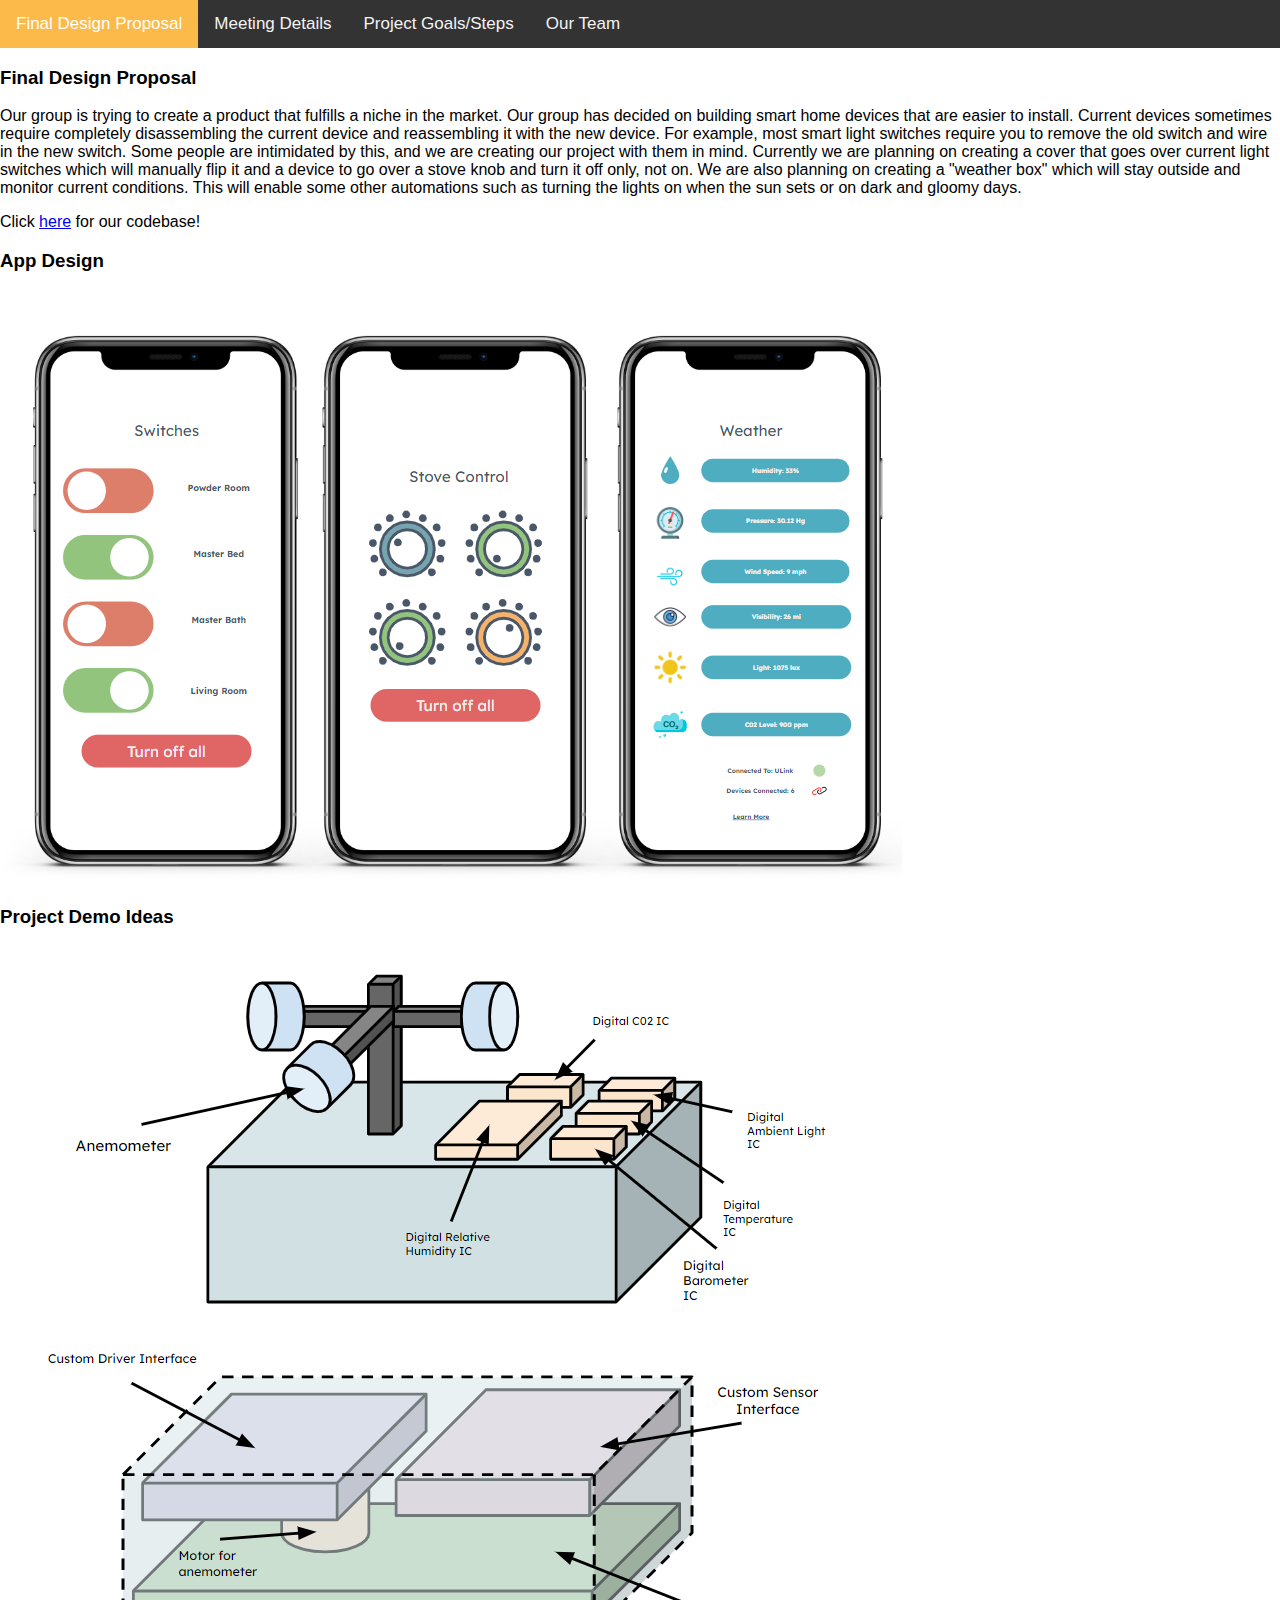
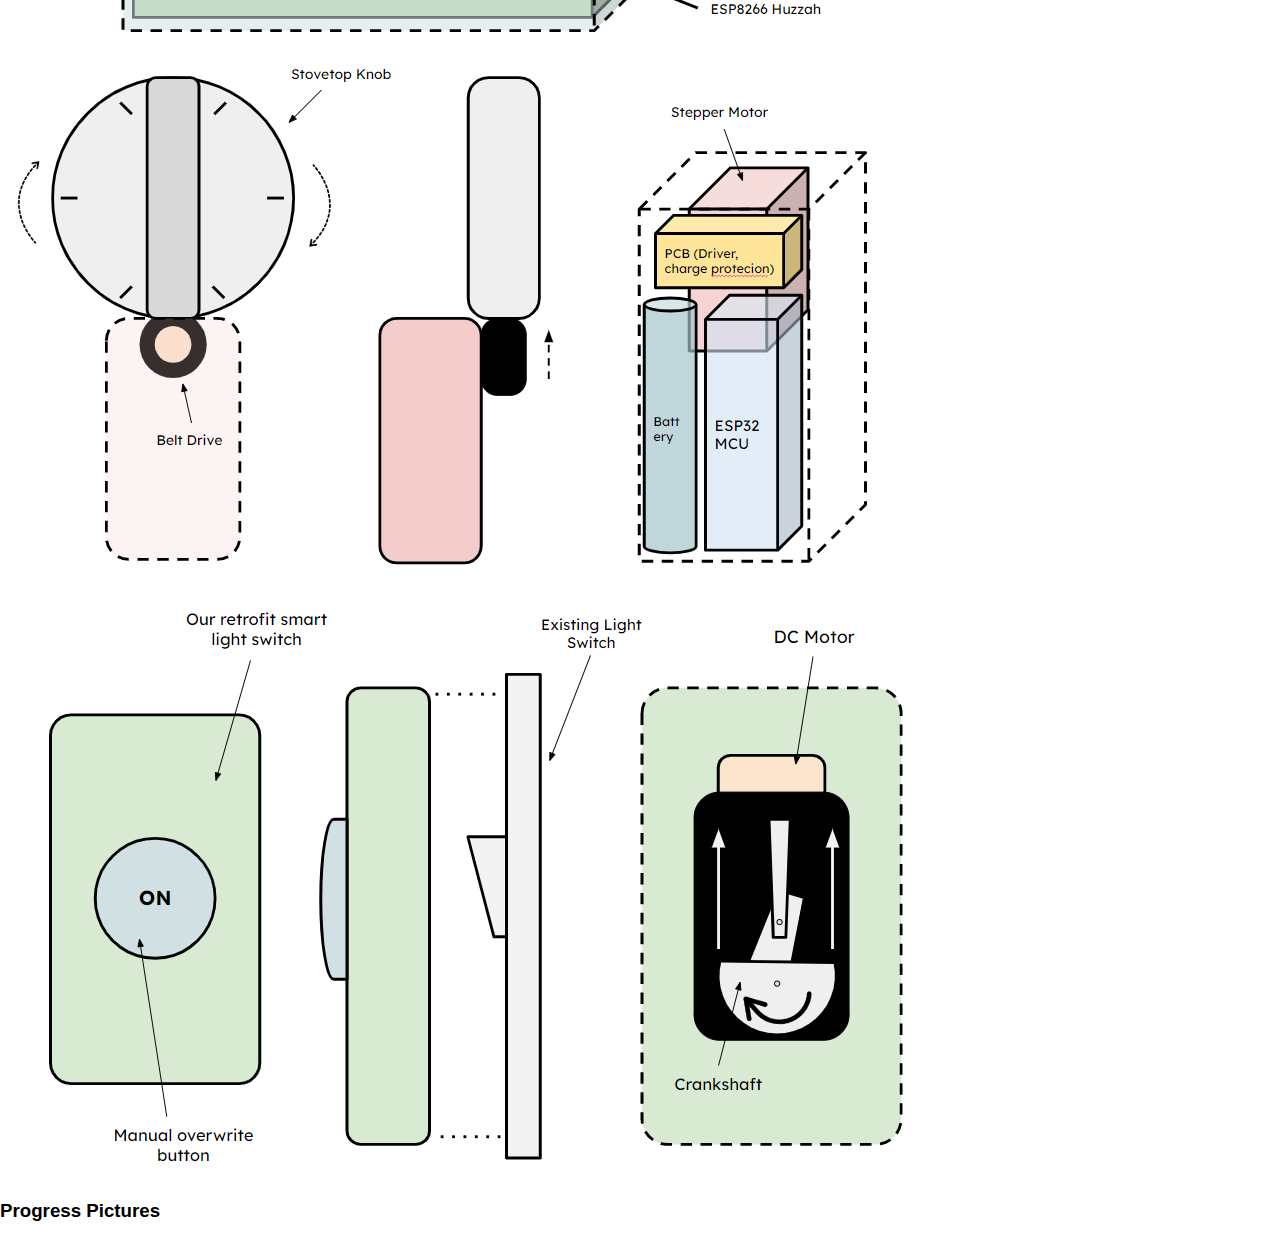
==== index.html @ 1352b6c8 "Updated index.html" ====
<!DOCTYPE html>
<html lang="en">
<head>
    <meta charset="UTF-8">
    <meta http-equiv="X-UA-Compatible" content="IE=edge">
    <meta name="viewport" content="width=device-width, initial-scale=1.0">
    <title>Capstone Project - Retrofit Smart Home</title>
    <link rel="stylesheet" type="text/css" href="index.css">
    <link rel="stylesheet" href="https://cdnjs.cloudflare.com/ajax/libs/font-awesome/4.7.0/css/font-awesome.min.css">
</head>
<body onload="set_default_tab()">
        
    <div class="topnav" id="myTopnav">
        <button class="links" onclick="open_tab_content(event, 'final_design')">Final Design Proposal</button>
        <button class="links" onclick="open_tab_content(event, 'details')">Meeting Details</button>
        <button class="links" onclick="open_tab_content(event, 'goals')">Project Goals/Steps</button>
        <button class="links" onclick="open_tab_content(event, 'team')">Our Team</button>

        <button href="javascript:void(0);" class="icon" onclick="open_tab()">
        <i class="fa fa-bars"></i>
        </button>
    </div>

    <!-- Start of Final Design Proposal Div-->
    <div id="final_design" class="content">
        <h3>Final Design Proposal</h3>
        <p>Our group is trying to create a product that fulfills a niche in the market. Our group has decided on building smart home devices that are easier to install. Current devices sometimes require
        completely disassembling the current device and reassembling it with the new device. For example, most smart light switches require you to remove the old switch and wire in the new switch. Some
        people are intimidated by this, and we are creating our project with them in mind. Currently we are planning on creating a cover that goes over current light switches which will manually flip it and
        a device to go over a stove knob and turn it off only, not on. We are also planning on creating a "weather box" which will stay outside and monitor current conditions. This will enable some other
        automations such as turning the lights on when the sun sets or on dark and gloomy days.</p>
        <p>Click <a href="https://github.com/ojaskul/CapstoneProject">here</a> for our codebase!</p>
        <h3>App Design</h3>
        <img src="schematics/appdesign.png" alt="App Design">
        <h3>Project Demo Ideas</h3>
        <img src="schematics/weatherboxmockup.png" alt="Weather Box Mockup">
        <img src="schematics/stovemockup.png" alt="Stove Mockup">
        <img src="schematics/switchmockup.png" alt="Switch Mockup">
        <h3>Progress Pictures</h3>
    </div>
    <!-- End of Final Design Details Div-->

    <!-- Start of Project Details Div-->
    <div id="details" class="content">
        <h3>Project Timelines</h3>
        <table>
            <tr style="width:100%">
                <th style="width:8%">Dates/Times</th>
                <th style="width:8%">Milestone</th>
                <th style="width:8%">Members Involved</th>
            </tr>
            <tr>
                <td style="text-align:center">09/05/2023, Tuesday</td>
                <td style="text-align:center">Complete the schematic of the light switch PCB. Feature the PCB with motor driver, battery management system, module, and peripherals</td>
                <td style="text-align:center">Ojas Kulkarni</td>
            </tr>
            <tr>
                <td style="text-align:center">09/10/2023, Sunday</td>
                <td style="text-align:center">Complete the 3D model of overview structure and start modeling each of the 3D printable sturctures.</td>
                <td style="text-align:center">Garrett Slack</td>
            </tr>
        </table>
        <h3>Project Details</h3>
        <table>
            <tr style="width:100%">
                <th style="width:8%">Dates/Times</th>
                <th style="width:20%">Agenda</th>
                <th style="width:64%">Details and what we did</th>
                <th style="width:8%">Images</th>
            </tr>
            <tr>
                <td style="text-align:center">08/30/2023, Wednesday</td>
                <td style="text-align:center">Preparing for our first one-on-one meeting</td>
                <td>
                    <ul>
                        <li>Discussed current obstacles such as type of battery to use, etc.</li>
                        <li>Discussed the schematic layout to keep everyone up to date</li>
                    </ul>
                </td>
                <td style="text-align:center"><a href="https://drive.google.com/drive/folders/1QUrS4R0nl8GlpnqXmXu76cqCFPF3VSTP?usp=sharing">Images</a></td>
            </tr>
            <tr>
                <td style="text-align:center">05/04/2023, Friday</td>
                <td style="text-align:center">Finalizing our final proposal document and changing any slides etc.</td>
                <td>
                    <ul>
                        <li>We created images for the demo description and added images accordingly.</li>
                        <li>We created and made a list of all sources that were used to create this proposal (parts list, mentors, etc.)</li>
                        <li>Finally, we discussed and finalized our milestones and what work each of us will be doing over the summer and turned in our final proposal.</li>
                    </ul>
                </td>
                <td style="text-align:center"><a href="https://drive.google.com/drive/folders/1QUrS4R0nl8GlpnqXmXu76cqCFPF3VSTP?usp=sharing">Images</a></td>
            </tr>
            <tr>
                <td style="text-align:center">05/04/2023, Thursday</td>
                <td style="text-align:center">Discussing our final proposal and what sections we should write. Finished up 7.5 pages</td>
                <td>
                    <ul>
                        <li>We changed our initial proposal document to include the prototype demonstration we did.</li>
                        <li>We also added more information about each of our devices and how they will be controlled.</li>
                    </ul>
                </td>
                <td style="text-align:center"><a href="https://drive.google.com/drive/folders/1QUrS4R0nl8GlpnqXmXu76cqCFPF3VSTP?usp=sharing">Images</a></td>
            </tr>
            <tr>
                <td style="text-align:center">05/01/2023, Monday</td>
                <td style="text-align:center">Formulating the content of the final proposal and making and finishing presentation slides</td>
                <td>
                    <ul>
                        <li>We firstly created and finalized all of our slides and presentations. Also practiced our presentation</li>
                        <li>We also divided up each of our tasks for who was going to write each section in the final report.</li>
                        <li>We discussed any images that need to be created, imported, and how they can be implemented in our final proposal.</li>
                    </ul>
                </td>
                <td style="text-align:center"><a href="https://drive.google.com/drive/folders/1QUrS4R0nl8GlpnqXmXu76cqCFPF3VSTP?usp=sharing">Images</a></td>
            </tr>
            <!-- New Things -->
            <tr>
                <td style="text-align:center">04/20/2023, Thursday</td>
                <td style="text-align:center">Formulating and finalizing the Prototype Demonstration Documentation</td>
                <td>
                    <ul>
                        <li>We firstly created a schematic for our prototype including the motor and LED control.</li>
                        <li>Using this experience, we developed our course of action for our final project and what changes can be made which will eventually make the product better.</li>
                        <li>We discussed, and noted several components which would be of better fit and finalized the prototype demonstration document.</li>
                    </ul>
                </td>
                <td style="text-align:center"><a href="https://drive.google.com/drive/folders/1QUrS4R0nl8GlpnqXmXu76cqCFPF3VSTP?usp=sharing">Images</a></td>
            </tr>
            <tr>
                <td style="text-align:center">04/18/2023, Tuesday</td>
                <td style="text-align:center">Development of the motor driver controller, complete with simple UI and independent power supply</td>
                <td>
                    <ul>
                        <li>One problem that arose was that the current output from the digital IO pin wasn't nearly as high as was needed to make the motor spin.</li>
                        <li>Firstly, we attempted to use a MOSFET in a digital fashion (to supply current direclty from the power source) using the digital IO as the gate voltage.</li>
                        <li>This did not work, and we hypothesized it was due to the lack of current supplied by the batteies. After external consultation, we also tried to use the MOSFET in an analog fashion (amplify) which also did not work.</li>
                        <li>Our final attempt was to use an L298N motor driver and since our teams were also using these drivers for other classes, we had an immediate supply.</li>
                        <li>Through online tutorials, and datasheets for the L298N, the connections between the motor driver and ESP board were made and cross checked. Finally, a motor was conencted, which seemed to work</li>
                        <li>We added more controls on the landing page to control the DC motor, and throughly tested its functionality.</li>
                    </ul>
                </td>
                <td style="text-align:center"><a href="https://drive.google.com/drive/folders/1QUrS4R0nl8GlpnqXmXu76cqCFPF3VSTP?usp=sharing">Images</a></td>
            </tr>
            <tr>
                <td style="text-align:center">04/13/2023, Thursday</td>
                <td style="text-align:center">Development of the LED control functionality and stretch goal parts ordering</td>
                <td>
                    <ul>
                        <li>Using our experience from last time, our task today was to build a simple GUI to control the state of an LED. We had already gotten the application to connect to a hotspot.</li>
                        <li>We firstly identified all the appropriate GPIO pins that could be used for this purpose and checked their digital voltage and current levels.</li>
                        <li>After this, we hooked up a small LED through a current limiting resistor directly to ground, such that the digital write can directly control the state of the LED.</li>
                        <li>The GUI was developed as HTML which could be tentatively implemented as in-line functions in the ESP language. We decided to have On/Off buttons for this control.</li>
                        <li>We completed our primary prototype goal earlier than expected, and the next step was to control a motor. We ordered a 6V brushless DC motor that could be programmed similarly.</li>
                    </ul>
                </td>
                <td style="text-align:center"><a href="https://drive.google.com/drive/folders/1QUrS4R0nl8GlpnqXmXu76cqCFPF3VSTP?usp=sharing">Images</a></td>
            </tr>
            <tr>
                <td style="text-align:center">04/11/2023, Tuesday</td>
                <td style="text-align:center">Initial testing of the ESP8266 MCU and exploration of features</td>
                <td>
                    <ul>
                        <li>As per last time, we received the parts we ordered which were primarily the ESP8266 MCU and a suitable battery.</li>
                        <li>This day was all about reading documentation for the ESP module and understanding all the intricacies of WiFi based communication</li>
                        <li>Firstly, we integrated a WiFi connection using online tutorials and the <a href="https://www.espressif.com/sites/default/files/documentation/0a-esp8266ex_datasheet_en.pdf">datasheet</a></li>
                        <li>Finally, we made tentative designs for the GUI and roughly assessed the complexity of the prototype and final project.</li>
                    </ul>
                </td>
                <td style="text-align:center"><a href="https://drive.google.com/drive/folders/1QUrS4R0nl8GlpnqXmXu76cqCFPF3VSTP?usp=sharing">Images</a></td>
            </tr>            
            <tr>
                <td style="text-align:center">04/05/2023, Wednesday</td>
                <td style="text-align:center">Formulating and finalizing the Prototype Proposal Document</td>
                <td>
                    <ul>
                        <li>We discussed which microcontroller we will be using for our prototype. We considered constraints such as time limits, parts sourcing, and ease of use.</li>
                        <li>From all this, we landed on using a 32-bit ESP8266 MPU implemented on FEATHER MCU. This MCU has WiFi on board and has a small footprint so that it can be easily integrated with our demo</li>
                        <li>The development environment for our prototypes were discussed, along with considerations of other peripherals such as power converters. etc.</li>
                        <li>Our stretch goals for the prototype includes control of a small stepper motor. This stepper motor was selected and evaluated along with others.</li>
                        <li>We finalized what was going to be implemented in our prototype (a terminal/simple UI to control, WiFi to send data, LED/motor as an end effector.</li>
                    </ul>
                </td>
                <td style="text-align:center"><a href="https://drive.google.com/drive/folders/1QUrS4R0nl8GlpnqXmXu76cqCFPF3VSTP?usp=sharing">Images</a></td>
            </tr>
            <tr>
                <td style="text-align:center">03/23/2023, Thursday</td>
                <td style="text-align:center">Finalizing initial Project Proposal documents and fixing anything that needs all team members</td>
                <td>
                    <ul>
                        <li>We finalized our initial project proposal documentation. Each of us had a task to do so this time we took time to read each others and fixed any mistakes that were observed.</li>
                        <li>The sections for project tasks, resources, testing plans, and demo description were detailed more so our whole team could work on it together. We devised and revised these sections.</li>
                        <li>A final proofread was also done by each team member independent of the others. Mistakes/improvements/clarifications were noted implemented accordingly.</li>
                    </ul>
                </td>
                <td style="text-align:center"><a href="https://drive.google.com/drive/folders/1QUrS4R0nl8GlpnqXmXu76cqCFPF3VSTP?usp=sharing">Images</a></td>
            </tr>
            <tr>
                <td style="text-align:center">03/16/2023, Thursday</td>
                <td style="text-align:center">Initial layout, documentation, and discussion about the initial proposal document</td>
                <td>
                    <ul>
                        <li>We discussed what needs to be done for the initial proposal document and which sections need expansion. </li>
                        <li>We divided tasks to do over the week for each of us. Ojas is going to work on the discussion section, Isaac is going to work on the intro, background, and Garret will finish up the conclusion, and add to discussion</li>
                        <li>We expanded on our project idea for all the peripherals, control systems, and subsystems we might need. </li>
                        <li>We have also started to keep a very initial bill of materials that includes things each of us thinks we will need. So far we have major components such as MCUs, IO peripherals, etc.</li>
                    </ul>
                </td>
                <td style="text-align:center"><a href="https://drive.google.com/drive/folders/1QUrS4R0nl8GlpnqXmXu76cqCFPF3VSTP?usp=sharing">Images</a></td>
            </tr>
            <tr>
                <td style="text-align:center">03/02/2023, Thursday</td>
                <td style="text-align:center">Finalizing Project Proposal and Formulating any New Project Ideas</td>
                <td>
                    <ul>
                        <li>We finalized our project proposal to include everything we had presented in class. This includes the smart light switch, stove control, and weather system.</li>
                        <li>We also included some hints about our WiFi based app in the proposal, e.g. what kind of connection would it use, how would it send the data (TCP/UDP).</li>
                        <li>We also finalized external considerations and adding any additional stretch goals which are priority based: safety for stove controller, etc.</li>
                    </ul>
                </td>
                <td style="text-align:center"><a href="https://drive.google.com/drive/folders/1QUrS4R0nl8GlpnqXmXu76cqCFPF3VSTP?usp=sharing">Images</a></td>
            </tr>
            <tr>
                <td style="text-align:center">02/28/2023, Tuesday</td>
                <td style="text-align:center">Finalizing Project Idea and Making Abstract Slides</td>
                <td>
                    <ul>
                        <li>We finalized our project idea to include all that we had talked about. Our final idea is creating retrofitting devices to turn a home into a smart home.</li>
                        <li>We are including a smart weather system, smart light switches, stovetop knob controls and connecting all these to an WiFi based app that controls each.</li>
                        <li>We made finalized and practiced our talks for our proposal abstract on Thursday.</li>
                    </ul>
                </td>
                <td style="text-align:center"><a href="https://drive.google.com/drive/folders/1QUrS4R0nl8GlpnqXmXu76cqCFPF3VSTP?usp=sharing">Images</a></td>
            </tr>
            <tr>
                <td style="text-align:center">02/24/2023, Friday</td>
                <td style="text-align:center">Narrowing down ideas</td>
                <td>
                    <ul>
                        <li>We finalized our website, and primarily worked on narrowing down ideas.</li>
                        <li>We have narrowed down our ideas to 4 different projects which are automatic valve closer (for kitchen stoves etc.), gesture based wheelchair,<br> automatic traffic management system, mini-weather station for extremely accurate data.</li>
                    </ul>
                </td>
                <td style="text-align:center"><a href="https://drive.google.com/drive/folders/1QUrS4R0nl8GlpnqXmXu76cqCFPF3VSTP?usp=sharing">Images</a></td>
            </tr>
            <tr>
                <td style="text-align:center">02/23/2023, Thursday</td>
                <td style="text-align:center">Creating public website</td>
                <td>
                    <ul>
                        <li>Created public website using github pages using basic HTML/CSS. Any group member is able to manipulate the text</li>
                        <li>We're not completely sure what we're going to be doing for our senior project, but we were throwing around a couple of ideas</li>
                        <li>We're thinking of an automatic valve closer, smart electric jacket</li>
                    </ul>
                </td>
                <td style="text-align:center"><a href="https://drive.google.com/drive/folders/1QUrS4R0nl8GlpnqXmXu76cqCFPF3VSTP?usp=sharing">Images</a></td>
            </tr>
            <tr>
                <td style="text-align:center">02/17/2023, Friday</td>
                <td style="text-align:center">Creating mission statement</td>
                <td>
                    <ul>
                        <li>Created our mission statement for our group, thinking of it as a company</li>
                        <li>We were brainstorming potential ideas and we narrowed them down to smart electric jacket, or an automated ice cream machine</li>
                    </ul>
                </td>
                <td style="text-align:center"><a href="https://drive.google.com/drive/folders/1QUrS4R0nl8GlpnqXmXu76cqCFPF3VSTP?usp=sharing">Images</a></td>
            </tr>
        </table>
    </div>
    <!-- End of Project Details Div-->

    <!-- Start of Project Goals/Steps Div-->
    <div id="goals" class="content">
        <h3>Project Goals and Timeline</h3>
        <p>We have divided up the project between ourselves. Ojas is working on the PCB design. Garrett is sourcing parts and will
        be involved with assembling the physical devices. Isaac is working on the software side of the project, both the app
        and the accessory programming.</p>
        <h4>To Do:</h4>
        <ul>
            <li>Switch from phone to accessory to phone to "weather box" to accessory</li>
            <li>Implement acknowledgment to UDP message</li>
            <li>Design light switch PCB</li>
            <li>Design stove knob PCB</li>
            <li>Design weather box PCB</li>
            <li>Order parts for accessories and weather box</li>
            <li>Test power consumption of devices</li>
        </ul>
        <h4>Completed:</h4>
        <ul>
            <li>Build app framework</li>
        </ul>
        <h4>Progress images</h4>
        <p>show PCB design, app and ESP wiring</p>
    </div>
    <!-- End of Project Goals/Steps Div-->

    <!-- Start of Our Team Div-->
    <div id="team" class="content">
        <h3>Team</h3>
        <ul>
            <li>Ojas Kulkarni: Ojas is very much interested in electrical and electronics system design and he specializes in hardware. He can be reached at ojas.ajay.kulkarni@gmail.com</li>
            <img src="schematics/ojas.png" width="200" height="200" alt="Ojas Kulkarni">
            <li>Isaac Stagg: Isaac is very much interested in software systems so his expertise can be leveraged when creating applications. He can be reached at isaac.stagg@utah.edu</li>
            <img src="schematics/isaac.jpeg" width="225" height="300" alt="Isaac Stagg">
            <li>Garrett Slack: Garrett is a junior at the University of Utah who enjoys VLSI, Circuits, and Robotics. He can be reached at garrettlslack@gmail.com</li>
            <img src="schematics/garrett.jpg" width="225" height="300" alt="Garrett Slack">
        </ul>
    </div>
    <!-- End of Our Team Div-->
    
    <script>
    function set_default_tab() {
        document.querySelector(".links:first-child").click();
    }
        
    function open_tab() {
        var x = document.getElementById("myTopnav");
        if (x.className === "topnav") {
            x.className += " responsive";
        } else {
            x.className = "topnav";
        }
    }
    
    
    function open_tab_content(evt, tabName) {
        var i, tabcontent, tablinks;
        tabcontent = document.getElementsByClassName("content");
        for (i = 0; i < tabcontent.length; i++) {
            tabcontent[i].style.display = "none";
        }
        tablinks = document.getElementsByClassName("links");
        for (i = 0; i < tablinks.length; i++) {
            tablinks[i].className = tablinks[i].className.replace(" active", "");
        }
        document.getElementById(tabName).style.display = "block";
        evt.currentTarget.className += " active";
        }
    </script>
  
</body>
</html>
---- index.css ----
body {
    margin: 0;
    font-family: Arial, Helvetica, sans-serif;
}
.topnav {
    overflow: hidden;
    background-color: #333;
}

.topnav button {
    float: left;
    display: block;
    color: #f2f2f2;
    text-align: center;
    padding: 14px 16px;
    text-decoration: none;
    font-size: 17px;
    background-color: rgba(0,0,0,0);
    border: none;
    cursor: pointer;
}

.topnav button:hover {
    background-color: #ddd;
    color: black;
}

.topnav button.active {
    background-color: #fbba49;
    color: white;
}

.topnav .icon {
    display: none;
}

@media screen and (max-width: 600px) {
    .topnav button:not(:first-child) {display: none;}
    .topnav button.icon {
        float: right;
        display: block;
    }
}

@media screen and (max-width: 600px) {
    .topnav.responsive {position: relative;}
    .topnav.responsive .icon {
        position: absolute;
        right: 0;
        top: 0;
    }
    .topnav.responsive button {
        float: none;
        display: block;
        text-align: left;
    }
}
.content {
    display: none;
}
table, th, td {
  border:1px solid black;
}
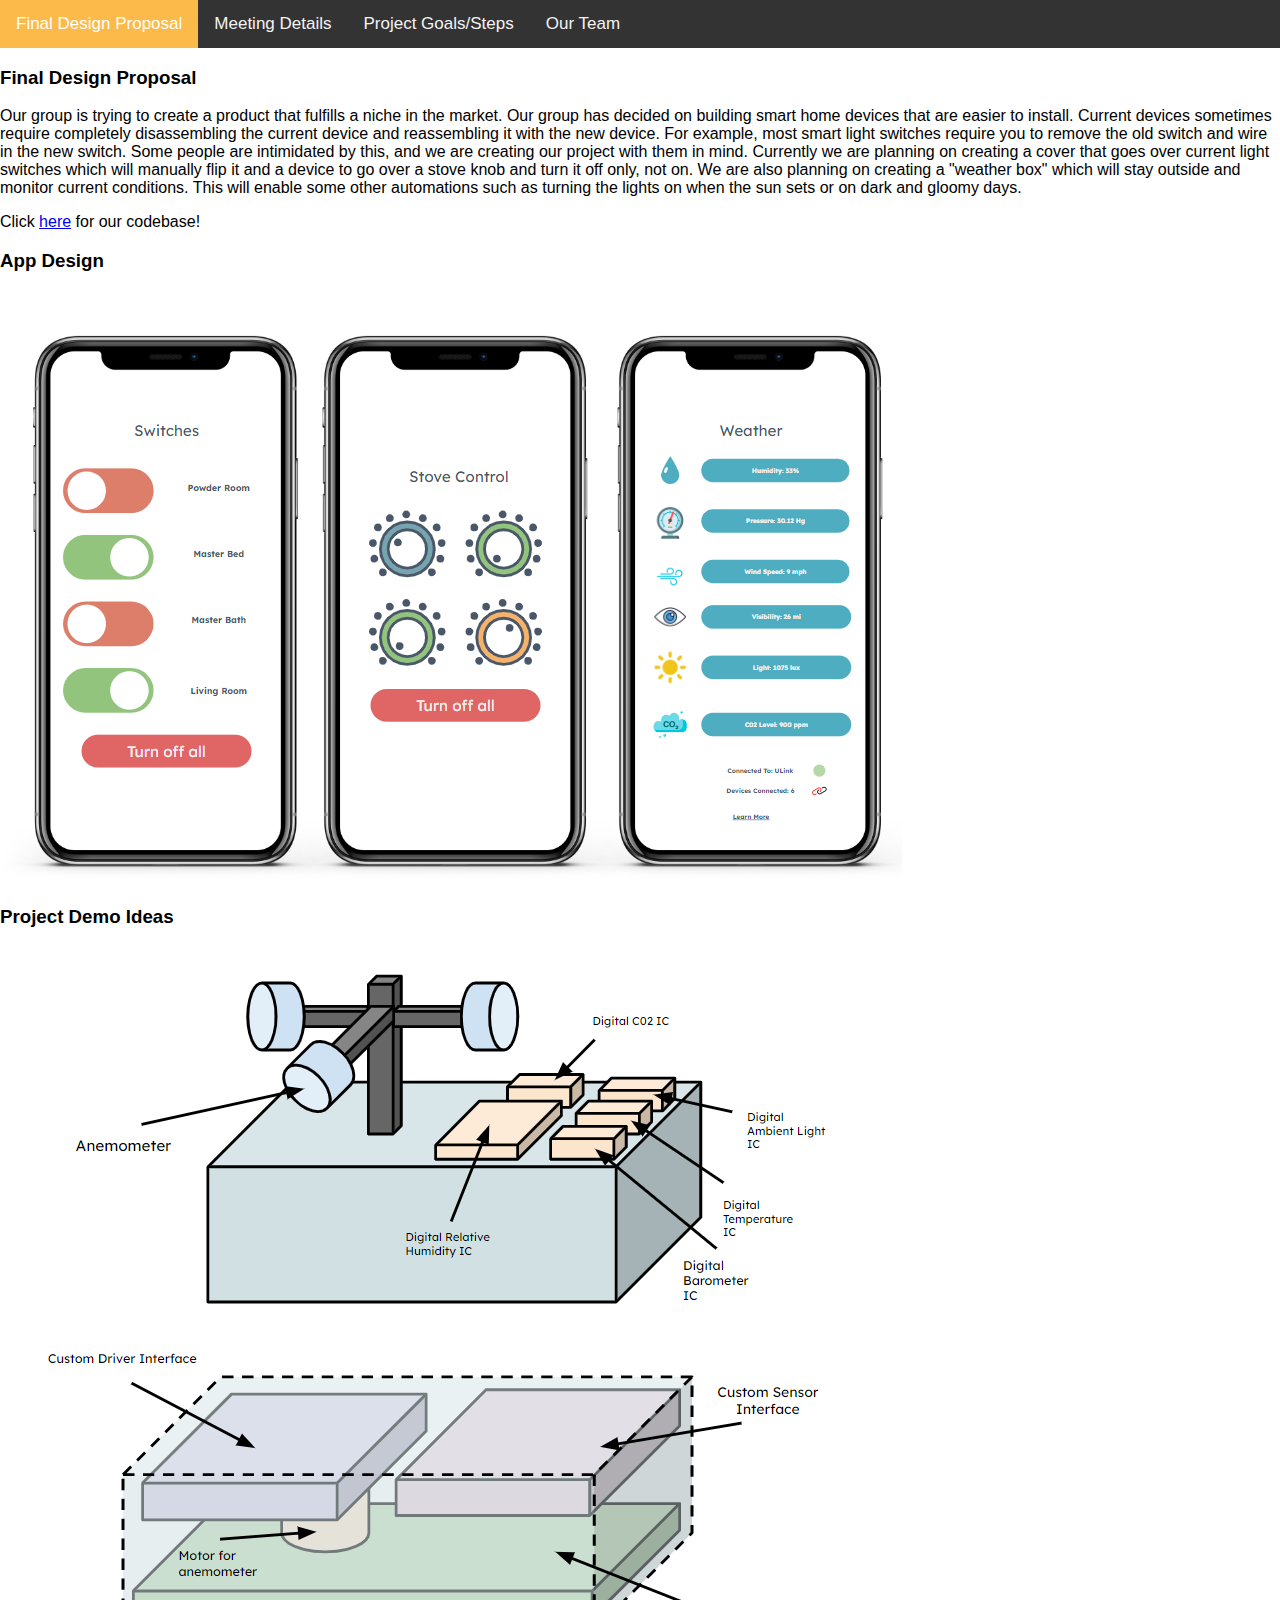
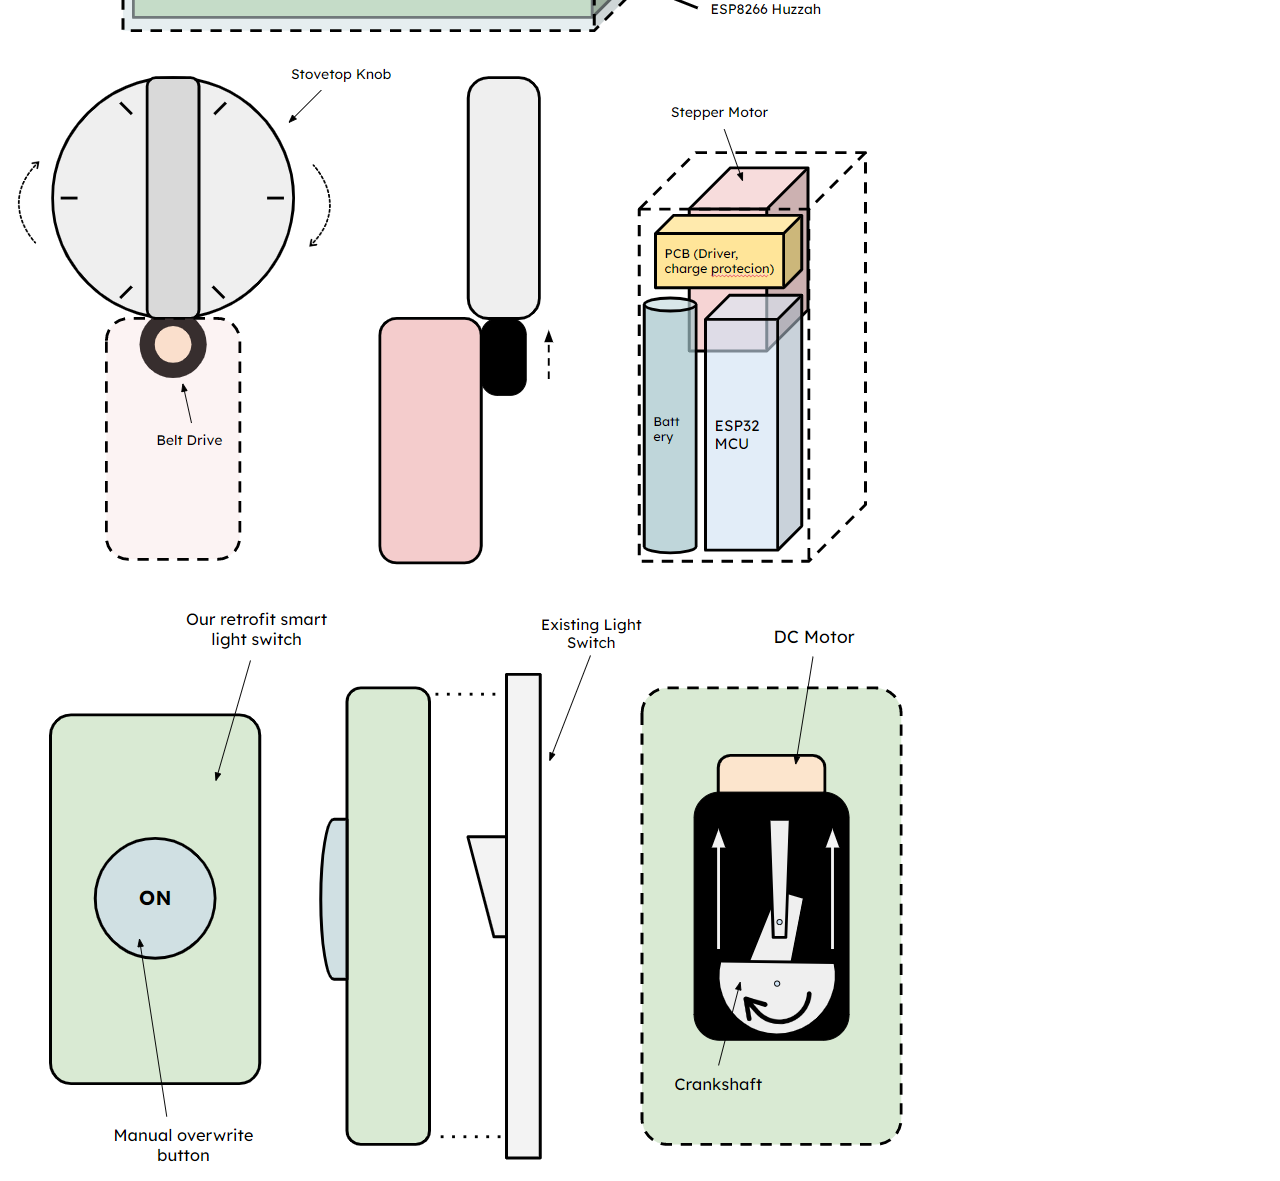
==== commit a046c7a5: "added pic of app" ====
--- a/index.html
+++ b/index.html
@@ -36,7 +36,6 @@
         <img src="schematics/weatherboxmockup.png" alt="Weather Box Mockup">
         <img src="schematics/stovemockup.png" alt="Stove Mockup">
         <img src="schematics/switchmockup.png" alt="Switch Mockup">
-        <h3>Progress Pictures</h3>
     </div>
     <!-- End of Final Design Details Div-->
 
@@ -291,7 +290,7 @@
             <li>Build app framework</li>
         </ul>
         <h4>Progress images</h4>
-        <p>show PCB design, app and ESP wiring</p>
+        <img src="schematics/current_app.png" alt="Screenshot of app progress">
     </div>
     <!-- End of Project Goals/Steps Div-->
 
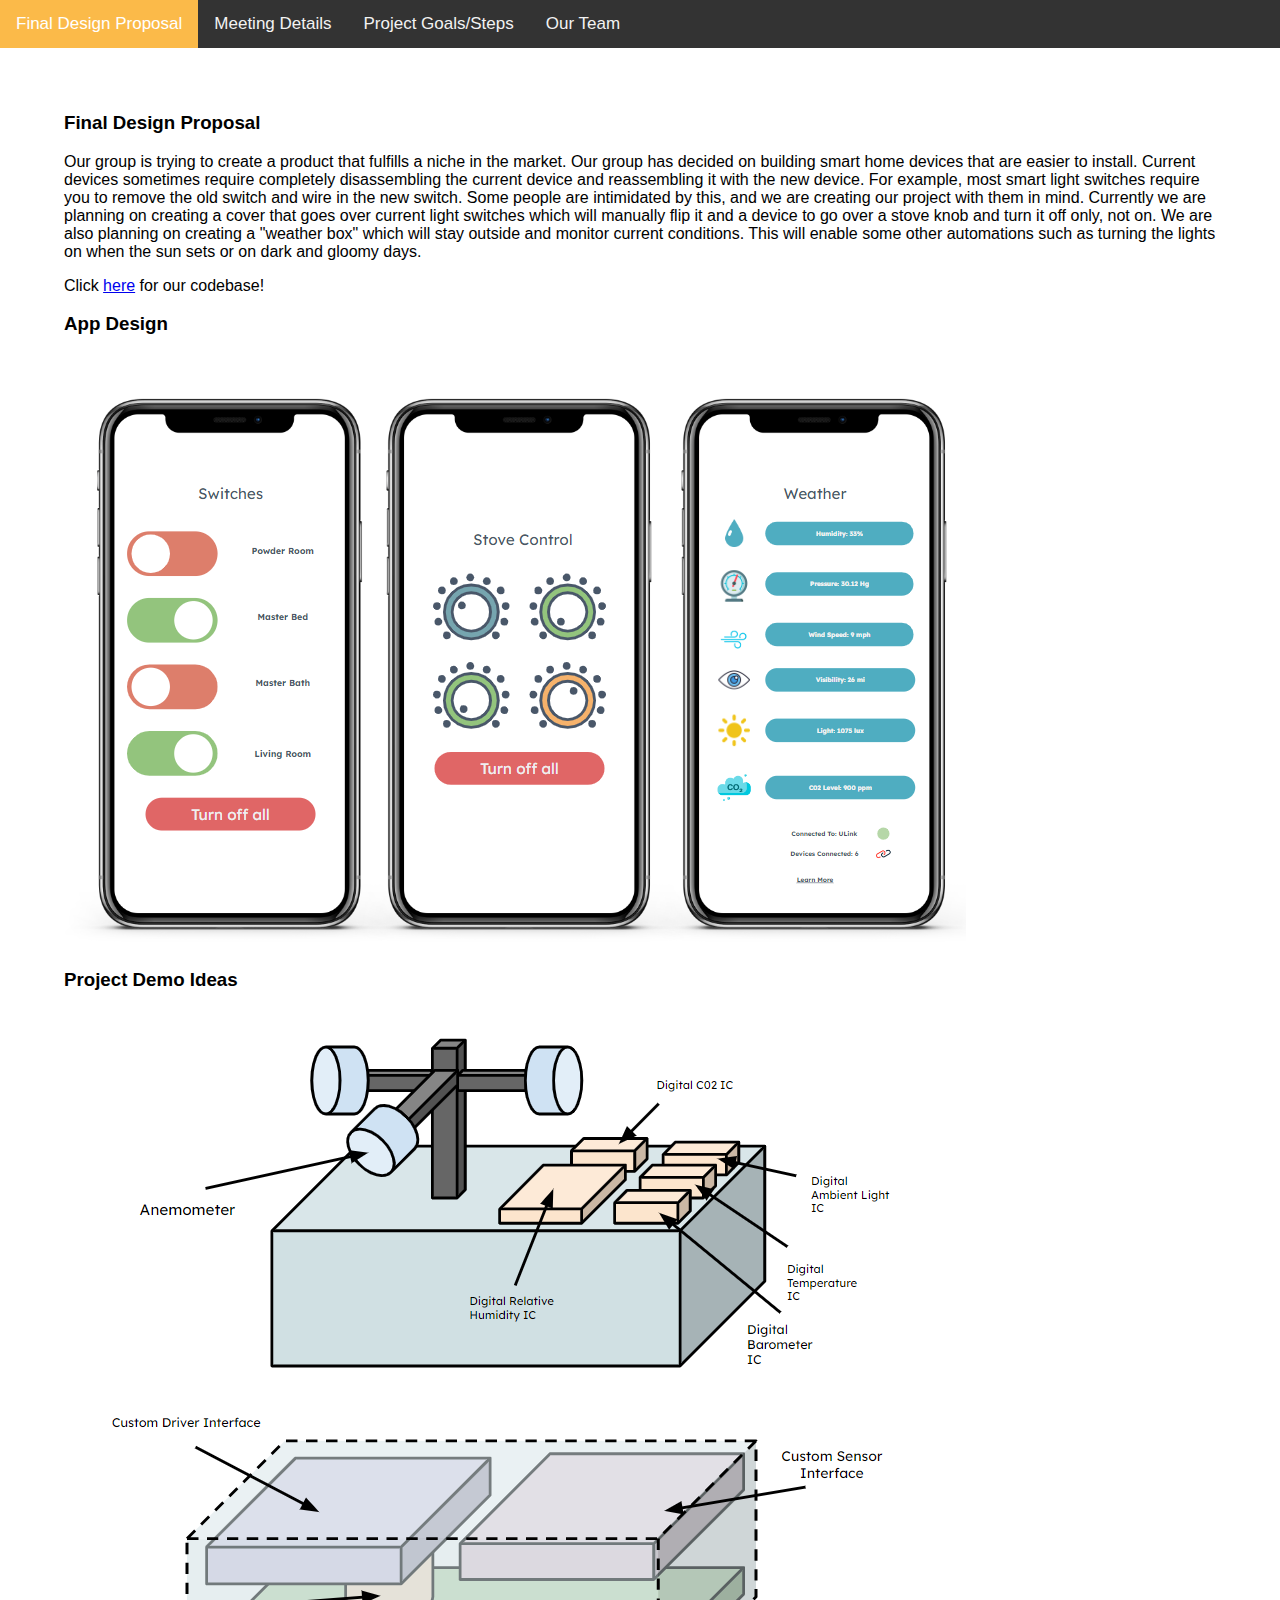
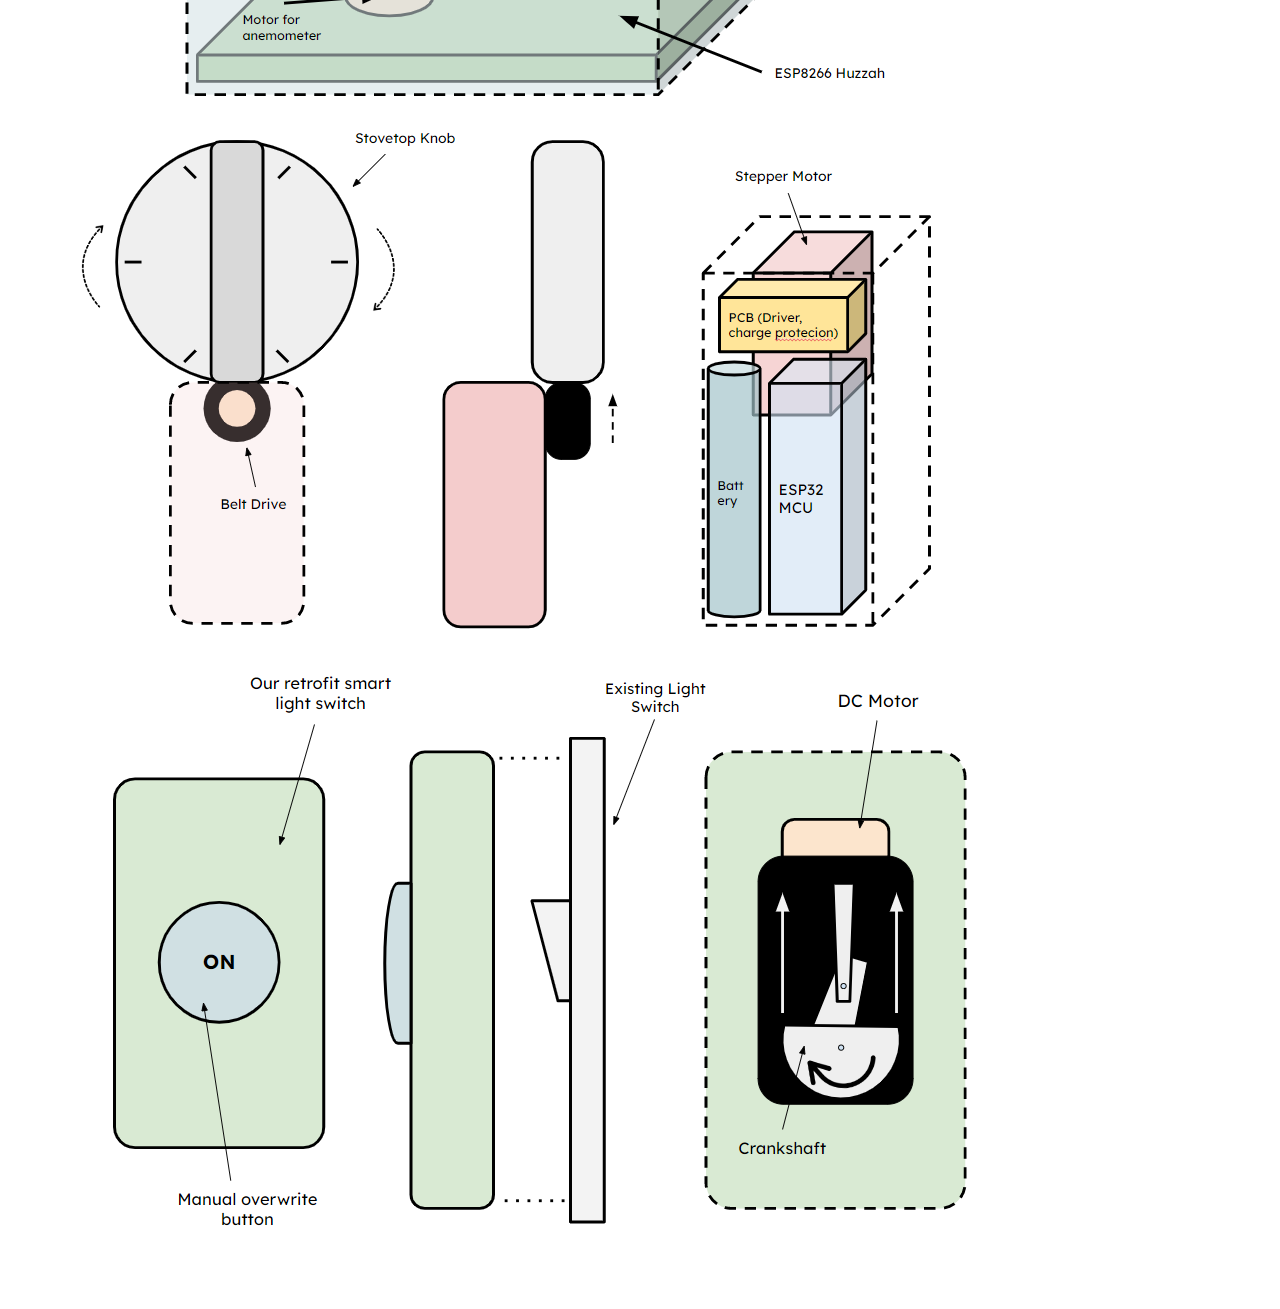
==== commit 3404c033: "Restyled website, added images popup, etc." ====
--- a/index.html
+++ b/index.html
@@ -42,23 +42,23 @@
     <!-- Start of Project Details Div-->
     <div id="details" class="content">
         <h3>Project Timelines</h3>
-        <table>
-            <tr style="width:100%">
-                <th style="width:8%">Dates/Times</th>
-                <th style="width:8%">Milestone</th>
-                <th style="width:8%">Members Involved</th>
-            </tr>
-            <tr>
-                <td style="text-align:center">09/05/2023, Tuesday</td>
-                <td style="text-align:center">Complete the schematic of the light switch PCB. Feature the PCB with motor driver, battery management system, module, and peripherals</td>
-                <td style="text-align:center">Ojas Kulkarni</td>
-            </tr>
-            <tr>
-                <td style="text-align:center">09/10/2023, Sunday</td>
-                <td style="text-align:center">Complete the 3D model of overview structure and start modeling each of the 3D printable sturctures.</td>
-                <td style="text-align:center">Garrett Slack</td>
-            </tr>
-        </table>
+        <div class="flex-container">
+            <div class="flex-item">09/08/2023: Finish light switch schematic and begin layout</div>
+            <div class="flex-item">09/15/2023: Finish 3D modeling and printing of prototype components</div>
+            <div class="flex-item">09/22/2023: Order parts and put together prototype devices using prebuilt parts</div>
+            <div class="flex-item">09/29/2023: Finish light switch, stove knob PCB layout and send for fabrication</div>
+            <div class="flex-item">10/06/2023: Start weather box schematic and test out physical PCBs</div>
+            <div class="flex-item">10/13/2023: Refine 3D models with changes from prototypes and begin resin printing</div>
+            <div class="flex-item">10/20/2023: Complete and implement resin prints with prototype</div>
+            <div class="flex-item">10/27/2023: Finish weather box layout and send for fabrication</div>
+            <div class="flex-item">11/03/2023: Receive PCB from fabrication and implement appropriate peripherals</div>
+            <div class="flex-item">11/10/2023: Testing/Debugging and Development Buffer Time</div>
+            <div class="flex-item">11/17/2023: Testing/Debugging and Development Buffer Time</div>
+            <div class="flex-item">11/24/2023: Testing/Debugging</div>
+            <div class="flex-item">12/01/2023: Testing/Debugging</div>
+            <div class="flex-item">12/08/2023: Testing/Debugging</div>
+        </div>  
+
         <h3>Project Details</h3>
         <table>
             <tr style="width:100%">
@@ -68,6 +68,28 @@
                 <th style="width:8%">Images</th>
             </tr>
             <tr>
+                <td style="text-align:center">09/04/2023, Monday</td>
+                <td style="text-align:center">Finalizing the reminder/project plan presentation</td>
+                <td>
+                    <ul>
+                        <li>Ordered parts for R&D of prebuilt ESP32 boards and battery/motor driver boards.</li>
+                        <li>Discussed mechanical assembly, sketched out preliminary 3D models to be traditionally modeled using Fusion 360</li>
+                        <li>Created, and finalized the reminder/project plan presentation and started on the reminder report.</li>
+                        <li>Split up more tasks into smaller pieces and create timeline for checking in with the group.</li>
+                    </ul>
+                </td>
+                <td style="text-align:center">
+                    <label for="2" class="open">Images</label>
+                    <input type="checkbox" id="2" />
+                    <div class="modal">
+                    <div class="modal__inner">
+                        <img src="schematics/switchmockup.png" width="100%" alt="Switch Mockup">
+                        <label for="2"></label>
+                    </div>
+                    </div>
+                </td>
+            </tr>
+            <tr>
                 <td style="text-align:center">08/30/2023, Wednesday</td>
                 <td style="text-align:center">Preparing for our first one-on-one meeting</td>
                 <td>
@@ -76,7 +98,15 @@
                         <li>Discussed the schematic layout to keep everyone up to date</li>
                     </ul>
                 </td>
-                <td style="text-align:center"><a href="https://drive.google.com/drive/folders/1QUrS4R0nl8GlpnqXmXu76cqCFPF3VSTP?usp=sharing">Images</a></td>
+                <td style="text-align:center">
+                    <label for="1" class="open">Images</label>
+                    <input type="checkbox" id="1" />
+                    <div class="modal">
+                    <div class="modal__inner">
+                        <img src="schematics/stovemockup.png" width="100%" alt="Stove Mockup">
+                        <label for="1"></label>
+                    </div>
+                    </div></td>
             </tr>
             <tr>
                 <td style="text-align:center">05/04/2023, Friday</td>
@@ -88,7 +118,7 @@
                         <li>Finally, we discussed and finalized our milestones and what work each of us will be doing over the summer and turned in our final proposal.</li>
                     </ul>
                 </td>
-                <td style="text-align:center"><a href="https://drive.google.com/drive/folders/1QUrS4R0nl8GlpnqXmXu76cqCFPF3VSTP?usp=sharing">Images</a></td>
+                <td style="text-align:center"></td>
             </tr>
             <tr>
                 <td style="text-align:center">05/04/2023, Thursday</td>
@@ -99,7 +129,7 @@
                         <li>We also added more information about each of our devices and how they will be controlled.</li>
                     </ul>
                 </td>
-                <td style="text-align:center"><a href="https://drive.google.com/drive/folders/1QUrS4R0nl8GlpnqXmXu76cqCFPF3VSTP?usp=sharing">Images</a></td>
+                <td style="text-align:center"></td>
             </tr>
             <tr>
                 <td style="text-align:center">05/01/2023, Monday</td>
@@ -111,7 +141,7 @@
                         <li>We discussed any images that need to be created, imported, and how they can be implemented in our final proposal.</li>
                     </ul>
                 </td>
-                <td style="text-align:center"><a href="https://drive.google.com/drive/folders/1QUrS4R0nl8GlpnqXmXu76cqCFPF3VSTP?usp=sharing">Images</a></td>
+                <td style="text-align:center"></td>
             </tr>
             <!-- New Things -->
             <tr>
@@ -124,7 +154,7 @@
                         <li>We discussed, and noted several components which would be of better fit and finalized the prototype demonstration document.</li>
                     </ul>
                 </td>
-                <td style="text-align:center"><a href="https://drive.google.com/drive/folders/1QUrS4R0nl8GlpnqXmXu76cqCFPF3VSTP?usp=sharing">Images</a></td>
+                <td style="text-align:center"></td>
             </tr>
             <tr>
                 <td style="text-align:center">04/18/2023, Tuesday</td>
@@ -139,7 +169,7 @@
                         <li>We added more controls on the landing page to control the DC motor, and throughly tested its functionality.</li>
                     </ul>
                 </td>
-                <td style="text-align:center"><a href="https://drive.google.com/drive/folders/1QUrS4R0nl8GlpnqXmXu76cqCFPF3VSTP?usp=sharing">Images</a></td>
+                <td style="text-align:center"></td>
             </tr>
             <tr>
                 <td style="text-align:center">04/13/2023, Thursday</td>
@@ -153,7 +183,7 @@
                         <li>We completed our primary prototype goal earlier than expected, and the next step was to control a motor. We ordered a 6V brushless DC motor that could be programmed similarly.</li>
                     </ul>
                 </td>
-                <td style="text-align:center"><a href="https://drive.google.com/drive/folders/1QUrS4R0nl8GlpnqXmXu76cqCFPF3VSTP?usp=sharing">Images</a></td>
+                <td style="text-align:center"></td>
             </tr>
             <tr>
                 <td style="text-align:center">04/11/2023, Tuesday</td>
@@ -166,7 +196,7 @@
                         <li>Finally, we made tentative designs for the GUI and roughly assessed the complexity of the prototype and final project.</li>
                     </ul>
                 </td>
-                <td style="text-align:center"><a href="https://drive.google.com/drive/folders/1QUrS4R0nl8GlpnqXmXu76cqCFPF3VSTP?usp=sharing">Images</a></td>
+                <td style="text-align:center"></td>
             </tr>            
             <tr>
                 <td style="text-align:center">04/05/2023, Wednesday</td>
@@ -180,7 +210,7 @@
                         <li>We finalized what was going to be implemented in our prototype (a terminal/simple UI to control, WiFi to send data, LED/motor as an end effector.</li>
                     </ul>
                 </td>
-                <td style="text-align:center"><a href="https://drive.google.com/drive/folders/1QUrS4R0nl8GlpnqXmXu76cqCFPF3VSTP?usp=sharing">Images</a></td>
+                <td style="text-align:center"></td>
             </tr>
             <tr>
                 <td style="text-align:center">03/23/2023, Thursday</td>
@@ -192,7 +222,7 @@
                         <li>A final proofread was also done by each team member independent of the others. Mistakes/improvements/clarifications were noted implemented accordingly.</li>
                     </ul>
                 </td>
-                <td style="text-align:center"><a href="https://drive.google.com/drive/folders/1QUrS4R0nl8GlpnqXmXu76cqCFPF3VSTP?usp=sharing">Images</a></td>
+                <td style="text-align:center"></td>
             </tr>
             <tr>
                 <td style="text-align:center">03/16/2023, Thursday</td>
@@ -205,7 +235,7 @@
                         <li>We have also started to keep a very initial bill of materials that includes things each of us thinks we will need. So far we have major components such as MCUs, IO peripherals, etc.</li>
                     </ul>
                 </td>
-                <td style="text-align:center"><a href="https://drive.google.com/drive/folders/1QUrS4R0nl8GlpnqXmXu76cqCFPF3VSTP?usp=sharing">Images</a></td>
+                <td style="text-align:center"></td>
             </tr>
             <tr>
                 <td style="text-align:center">03/02/2023, Thursday</td>
@@ -217,7 +247,7 @@
                         <li>We also finalized external considerations and adding any additional stretch goals which are priority based: safety for stove controller, etc.</li>
                     </ul>
                 </td>
-                <td style="text-align:center"><a href="https://drive.google.com/drive/folders/1QUrS4R0nl8GlpnqXmXu76cqCFPF3VSTP?usp=sharing">Images</a></td>
+                <td style="text-align:center"></td>
             </tr>
             <tr>
                 <td style="text-align:center">02/28/2023, Tuesday</td>
@@ -229,7 +259,7 @@
                         <li>We made finalized and practiced our talks for our proposal abstract on Thursday.</li>
                     </ul>
                 </td>
-                <td style="text-align:center"><a href="https://drive.google.com/drive/folders/1QUrS4R0nl8GlpnqXmXu76cqCFPF3VSTP?usp=sharing">Images</a></td>
+                <td style="text-align:center"></td>
             </tr>
             <tr>
                 <td style="text-align:center">02/24/2023, Friday</td>
@@ -240,7 +270,7 @@
                         <li>We have narrowed down our ideas to 4 different projects which are automatic valve closer (for kitchen stoves etc.), gesture based wheelchair,<br> automatic traffic management system, mini-weather station for extremely accurate data.</li>
                     </ul>
                 </td>
-                <td style="text-align:center"><a href="https://drive.google.com/drive/folders/1QUrS4R0nl8GlpnqXmXu76cqCFPF3VSTP?usp=sharing">Images</a></td>
+                <td style="text-align:center"></td>
             </tr>
             <tr>
                 <td style="text-align:center">02/23/2023, Thursday</td>
@@ -252,7 +282,7 @@
                         <li>We're thinking of an automatic valve closer, smart electric jacket</li>
                     </ul>
                 </td>
-                <td style="text-align:center"><a href="https://drive.google.com/drive/folders/1QUrS4R0nl8GlpnqXmXu76cqCFPF3VSTP?usp=sharing">Images</a></td>
+                <td style="text-align:center"></td>
             </tr>
             <tr>
                 <td style="text-align:center">02/17/2023, Friday</td>
@@ -263,7 +293,7 @@
                         <li>We were brainstorming potential ideas and we narrowed them down to smart electric jacket, or an automated ice cream machine</li>
                     </ul>
                 </td>
-                <td style="text-align:center"><a href="https://drive.google.com/drive/folders/1QUrS4R0nl8GlpnqXmXu76cqCFPF3VSTP?usp=sharing">Images</a></td>
+                <td style="text-align:center"></td>
             </tr>
         </table>
     </div>
@@ -290,21 +320,43 @@
             <li>Build app framework</li>
         </ul>
         <h4>Progress images</h4>
-        <img src="schematics/current_app.png" alt="Screenshot of app progress">
+        <table>
+            <tr style="width:100%">
+                <th style="width:8%"><img src="schematics/current_app.png" alt="Screenshot of app progress"></th>
+                <th style="width:8%"><img src="schematics/lspcb.png" width="225" height="300" alt="Screenshot of light switch PCB progress"></th>
+                <th style="width:8%"><img src="schematics/lsbox.png" alt="Screenshot of light switch 3D model"></th>
+            </tr>
+        </table>
     </div>
     <!-- End of Project Goals/Steps Div-->
 
     <!-- Start of Our Team Div-->
     <div id="team" class="content">
         <h3>Team</h3>
-        <ul>
-            <li>Ojas Kulkarni: Ojas is very much interested in electrical and electronics system design and he specializes in hardware. He can be reached at ojas.ajay.kulkarni@gmail.com</li>
-            <img src="schematics/ojas.png" width="200" height="200" alt="Ojas Kulkarni">
-            <li>Isaac Stagg: Isaac is very much interested in software systems so his expertise can be leveraged when creating applications. He can be reached at isaac.stagg@utah.edu</li>
-            <img src="schematics/isaac.jpeg" width="225" height="300" alt="Isaac Stagg">
-            <li>Garrett Slack: Garrett is a junior at the University of Utah who enjoys VLSI, Circuits, and Robotics. He can be reached at garrettlslack@gmail.com</li>
-            <img src="schematics/garrett.jpg" width="225" height="300" alt="Garrett Slack">
-        </ul>
+        <div class="team-member">
+            <div class="team-member-desc">
+                <img src="schematics/ojas.png" width="200" height="200" alt="Ojas Kulkarni">
+            </div>
+            <div class="team-member-desc">
+                Ojas Kulkarni: Ojas is very much interested in electrical and electronics system design and he specializes in hardware. He can be reached at ojas.ajay.kulkarni@gmail.com
+            </div>
+        </div>
+        <div class="team-member">
+            <div class="team-member-desc">
+                <img src="schematics/isaac.jpeg" width="225" height="300" alt="Isaac Stagg">
+            </div>
+            <div class="team-member-desc">
+                Isaac Stagg: Isaac is very much interested in software systems so his expertise can be leveraged when creating applications. He can be reached at isaac.stagg@utah.edu
+            </div>
+        </div>
+        <div class="team-member">
+            <div class="team-member-desc">
+                <img src="schematics/garrett.jpg" width="225" height="300" alt="Garrett Slack">
+            </div>
+            <div class="team-member-desc">
+                Garrett Slack: Garrett is a junior at the University of Utah who enjoys VLSI, Circuits, and Robotics. He can be reached at garrettlslack@gmail.com
+            </div>
+        </div>
     </div>
     <!-- End of Our Team Div-->
     
--- a/index.css
+++ b/index.css
@@ -57,7 +57,128 @@
 }
 .content {
     display: none;
+    margin: 5%;
 }
 table, th, td {
   border:1px solid black;
+  border-collapse: collapse;
 }
+
+#details th {
+    padding-top: 8px;
+    padding-bottom: 8px;
+    background-color: #fbba49;
+}
+.flex-container {
+    display: flex;
+    flex-direction: row;
+    font-size: 10px;
+    font-weight: bold;
+    gap: 1%;
+  }
+.team-member {
+    display: flex;
+    flex-direction: row;
+    align-items: stretch;
+    font-size: 10px;
+    font-weight: bold;
+    gap: 2%;
+}
+.team-member-desc {
+    padding: 7px;
+    /* width: 100%; */
+    height: 100%;
+    margin-bottom: 1%;
+    /* flex: 50%; */
+}
+.flex-container div:nth-child(even){
+    background-color: #fbba49;
+}
+  .flex-item {
+    background-color: #f1f1f1;
+    padding: 7px;
+    width: 100%;
+    height: 125px;
+    margin-bottom: 1%;
+    flex: 50%;
+  }
+  
+  /* Responsive layout - makes a one column-layout instead of two-column layout */
+  @media (max-width: 1500px) {
+    .flex-container {
+      flex-direction: column;
+    }
+  }
+  
+.modal {
+    z-index: 2;
+    opacity: 0;
+    visibility: hidden;
+    position: fixed;
+    width: 100%;
+    height: 100%;
+    background: rgba(0, 0, 0, 0.5);
+    top: 0;
+    left: 0;
+    right: 0;
+    bottom: 0;
+    transition: opacity 500ms ease-in-out;
+  }
+.modal__inner {
+    transform: translate(-50%, -50%) scale(0.75);
+    top: 50%;
+    left: 50%;
+    width: 50%;
+    height: 50%;
+    background: white;
+    padding: 30px;
+    position: absolute;
+    color: black;
+    overflow-y: scroll;
+}
+@media screen and (max-width: 600px) {
+    .modal__inner {
+      width: 300px;
+      height: 300px;
+      overflow-y: scroll;
+    }
+}
+label {
+    display: inline-block;
+    cursor: pointer;
+}
+label.open {
+    color: turquoise;
+    transition: color 200ms ease-in-out;
+    text-decoration: underline;
+}
+label.open:hover {
+    color: paleturquoise;
+}
+input {
+    display: none;
+}
+input:checked + .modal {
+    opacity: 1;
+    visibility: visible;
+}
+input:checked + .modal .modal__inner {
+    transform: translate(-50%, -50%) scale(1);
+    transition: all 200ms ease-in-out;
+}
+input:checked + .modal .modal__inner p {
+    font-size: 1.25rem;
+    line-height: 125%;
+} 
+input:checked + .modal label {
+    position: absolute;
+    top: 0;
+    right: 0;
+    height: 30px;
+    width: 30px;
+    background: #666666;
+    transition: all 200ms ease-in-out;
+}
+input:checked + .modal label:hover {
+    background: #333333;
+}